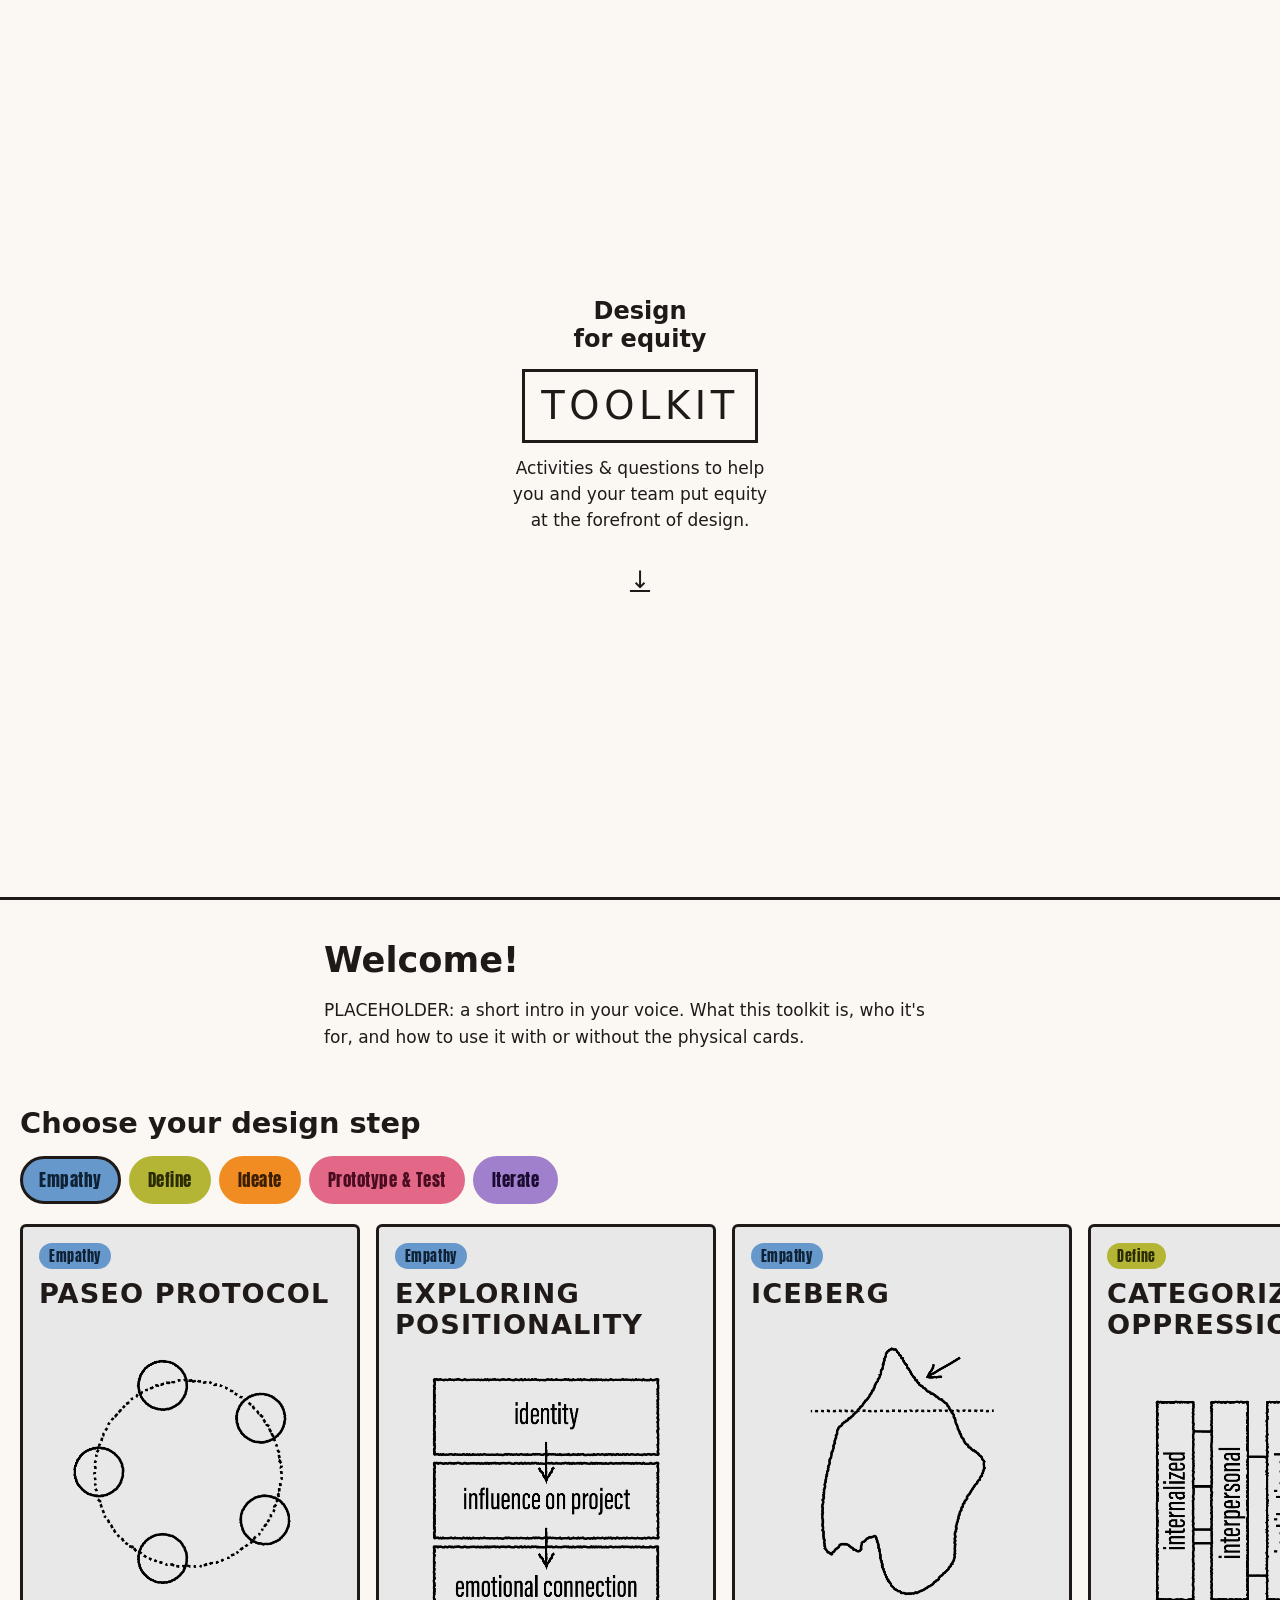
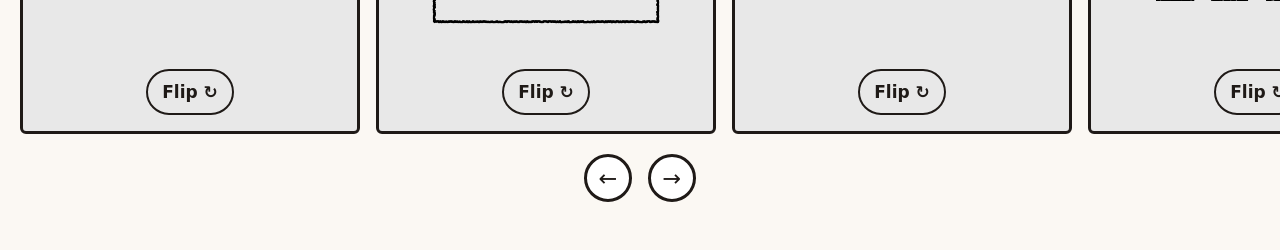
==== index.html @ b6a926ac "Add files via upload" ====
<!doctype html>
<html lang="en">
<head>
  <meta charset="utf-8">
  <meta name="viewport" content="width=device-width, initial-scale=1">
  <title>Design for Equity Toolkit</title>
  <meta name="description" content="Activities and questions to help you and your team put equity at the forefront of design.">
  <link rel="stylesheet" href="css/style.css">
</head>
<body>
  <a class="skip" href="#cards">Skip to the cards</a>

  <header class="cover">
    <h1><span class="for">Design</span><span class="for">for equity</span></h1>
    <div><span class="boxed">TOOLKIT</span></div>
    <p>Activities &amp; questions to help you and your team put equity at the forefront of design.</p>
    <a href="#welcome" aria-label="Scroll down to the welcome section">↓</a>
  </header>

  <section class="welcome" id="welcome">
    <h2>Welcome!</h2>
    <p>PLACEHOLDER: a short intro in your voice. What this toolkit is, who it's for, and how to use it with or without the physical cards.</p>
  </section>

  <main class="choose" id="cards">
    <h2>Choose your design step</h2>
    <div class="tabs" role="tablist" aria-label="Design steps" id="tabs"></div>
    <div class="row" id="row" tabindex="0" aria-label="Activity cards. Scroll sideways to browse."></div>
    <div class="nav">
      <button class="arrow" id="prev" aria-label="Previous card">←</button>
      <button class="arrow" id="next" aria-label="Next card">→</button>
    </div>
  </main>

  <script src="js/cards-data.js"></script>
  <script src="js/shared.js"></script>
  <script src="js/landing.js"></script>
</body>
</html>
---- css/style.css ----
/* ---------- Tokens: change colors/fonts here ---------- */
:root {
  --paper: #fbf8f3;
  --ink: #1f1a17;
  --card: #e8e8e8;
  --line: #1f1a17;
  /* Handwriting font slot: after Calligraphr, add the file to /fonts and
     uncomment the @font-face below, then it applies to headings. */
  --font-hand: system-ui, -apple-system, "Segoe UI", Roboto, "Helvetica Neue", Arial, sans-serif;  /* temporary sans-serif; swap for your font later */
  --font-phase: Impact, "Anton", "Haettenschweiler", "Arial Narrow Bold", sans-serif;  /* design process names */
  --font-body: system-ui, -apple-system, "Segoe UI", Roboto, sans-serif;
}
/* Fallback for devices without Impact (e.g. most Android phones): Anton, a free look-alike */
@font-face { font-family: "Anton"; src: url("../fonts/anton.woff2") format("woff2"); font-display: swap; }
/*
@font-face { font-family: "MyHand"; src: url("../fonts/myhand.woff2") format("woff2"); font-display: swap; }
*/

* { box-sizing: border-box; }
html { scroll-behavior: smooth; }
body { margin: 0; background: var(--paper); color: var(--ink); font-family: var(--font-body); font-size: 1.0625rem; line-height: 1.55; }
h1, h2, h3 { font-family: var(--font-hand); line-height: 1.15; margin: 0; }
button { font: inherit; color: inherit; cursor: pointer; }
:focus-visible { outline: 3px solid #1f1a17; outline-offset: 3px; }
.sr-only { position: absolute; width: 1px; height: 1px; overflow: hidden; clip: rect(0 0 0 0); white-space: nowrap; }
.skip { position: absolute; left: -999px; } .skip:focus { left: 8px; top: 8px; background: #fff; padding: 8px; z-index: 10; }

/* ---------- Landing: cover ---------- */
.cover { min-height: 100svh; display: grid; place-content: center; text-align: center; padding: 24px; border-bottom: 3px solid var(--line); }
.cover h1 { font-size: clamp(3rem, 16vw, 5.5rem); }
.cover .for { font-size: 1.5rem; display: block; }
.cover .boxed { display: inline-block; border: 3px solid var(--line); padding: 4px 16px; margin: 16px 0 12px; font-size: 2.4rem; letter-spacing: .12em; }
.cover p { max-width: 24ch; margin: 0 auto; }
.cover a { display: inline-block; margin-top: 28px; font-size: 1.5rem; color: inherit; }

/* ---------- Landing: welcome ---------- */
.welcome { padding: 40px 20px 24px; max-width: 42rem; margin: 0 auto; }
.welcome h2 { font-size: 2.2rem; margin-bottom: 8px; }

/* ---------- Phase tabs ---------- */
.choose { padding: 16px 0 48px; }
.choose > h2 { font-size: 1.8rem; padding: 0 20px 12px; }
.tabs { display: flex; gap: 8px; overflow-x: auto; padding: 4px 20px 12px; scrollbar-width: none; }
.tabs::-webkit-scrollbar { display: none; }
.tab { font-family: var(--font-phase); font-weight: 400; letter-spacing: .03em; font-size: 1.05rem; flex: none; border: 3px solid transparent; border-radius: 999px; padding: 8px 16px; min-height: 44px; }
.tab[aria-selected="true"] { border-color: var(--ink); }

/* ---------- Card row ---------- */
.row { display: flex; gap: 16px; overflow-x: auto; scroll-snap-type: x mandatory; padding: 8px 20px 20px; scrollbar-width: none; }
.row::-webkit-scrollbar { display: none; }
.slide { flex: none; width: min(78vw, 340px); scroll-snap-align: center; }
.card { position: relative; aspect-ratio: 2 / 3; perspective: 1200px; }
.inner { position: absolute; inset: 0; transition: transform .6s; transform-style: preserve-3d; }
.card.flipped .inner { transform: rotateY(180deg); }
.face { position: absolute; inset: 0; backface-visibility: hidden; -webkit-backface-visibility: hidden; background: var(--card); border: 3px solid var(--line); border-radius: 6px; padding: 16px; overflow-y: auto; display: flex; flex-direction: column; }
.face.back { transform: rotateY(180deg); }
.badge { align-self: flex-start; font-family: var(--font-phase); font-size: .9rem; font-weight: 400; letter-spacing: .04em; border-radius: 999px; padding: 2px 10px; margin-bottom: 8px; }
.face h3 { font-size: 1.7rem; text-transform: uppercase; letter-spacing: .04em; }
.face img { width: 100%; height: auto; margin: 12px 0; }
.front .flipbtn { margin: auto auto 0; align-self: center; }
.flipbtn { background: var(--card); border: 2px solid var(--ink); border-radius: 999px; padding: 8px 14px; font-weight: 700; min-height: 44px; align-self: flex-start; }
.question { margin: 6px 0 0; font-size: .95rem; }
.steps { padding-left: 1.3em; margin: 12px 0; font-size: .95rem; }
.steps li { margin-bottom: 8px; }
.face.back { overflow: hidden; }
.scrollbox { flex: 1; min-height: 0; overflow-y: auto; margin: 8px 0; padding-right: 4px; border-bottom: 2px solid rgba(0,0,0,.15); }
.backfoot { display: flex; align-items: center; justify-content: space-between; gap: 8px; flex: none; }
.opens { margin: 0; font-size: .95rem; }
.opens a { color: inherit; font-weight: 700; }
.nav { display: flex; justify-content: center; gap: 16px; align-items: center; }
.arrow { width: 48px; height: 48px; border-radius: 50%; border: 3px solid var(--ink); background: #fff; font-size: 1.4rem; line-height: 1; }
.arrow:disabled { opacity: .35; cursor: default; }

/* ---------- NFC / single card page ---------- */
.page { max-width: 30rem; margin: 0 auto; min-height: 100svh; display: flex; flex-direction: column; padding: 12px 12px 0; }
.phase { font-family: var(--font-phase); font-weight: 400; letter-spacing: .04em; text-align: center; font-size: 2rem; padding: 8px 0; margin-bottom: 8px; border-radius: 6px; }
.stage { display: flex; align-items: stretch; gap: 6px; flex: 1; }
.stage .arrow { align-self: flex-start; position: sticky; top: 40vh; flex: none; width: 40px; height: 40px; }
.col { flex: 1; min-width: 0; display: flex; flex-direction: column; }
.sheet { flex: 1; min-width: 0; background: var(--card); border: 3px solid var(--line); border-radius: 6px; padding: 16px; }
.sheet h1 { font-size: 1.55rem; text-transform: uppercase; letter-spacing: .03em; overflow-wrap: anywhere; }
.sheet img { width: 100%; height: auto; margin: 12px 0; }
.sheet hr { border: 0; border-top: 2px solid var(--line); margin: 12px 0; }
.sheet h2 { font-size: 1.3rem; margin: 16px 0 4px; }
.cites { border: 2px solid var(--ink); border-radius: 12px; padding: 10px 14px; font-size: .85rem; margin-top: 16px; }
.cites p { margin: 0 0 8px; }
.bar { display: flex; justify-content: center; gap: 40px; padding: 14px 0 20px; position: sticky; bottom: 0; background: var(--paper); }
.bar a, .bar button { background: none; border: 0; display: grid; justify-items: center; gap: 2px; text-decoration: none; color: inherit; font-family: var(--font-hand); font-size: 1.1rem; min-width: 64px; min-height: 52px; }
.bar .ico { font-size: 1.6rem; line-height: 1; }
.bar button[aria-pressed="true"] { text-decoration: underline; }

/* ---------- Respect reduced motion ---------- */
@media (prefers-reduced-motion: reduce) {
  html { scroll-behavior: auto; }
  .inner { transition: none; }
}

.substeps { margin: 6px 0 0; padding-left: 1.3em; }
.substeps li { margin-bottom: 4px; }
.steps a, .sheet a { color: inherit; font-weight: 700; }
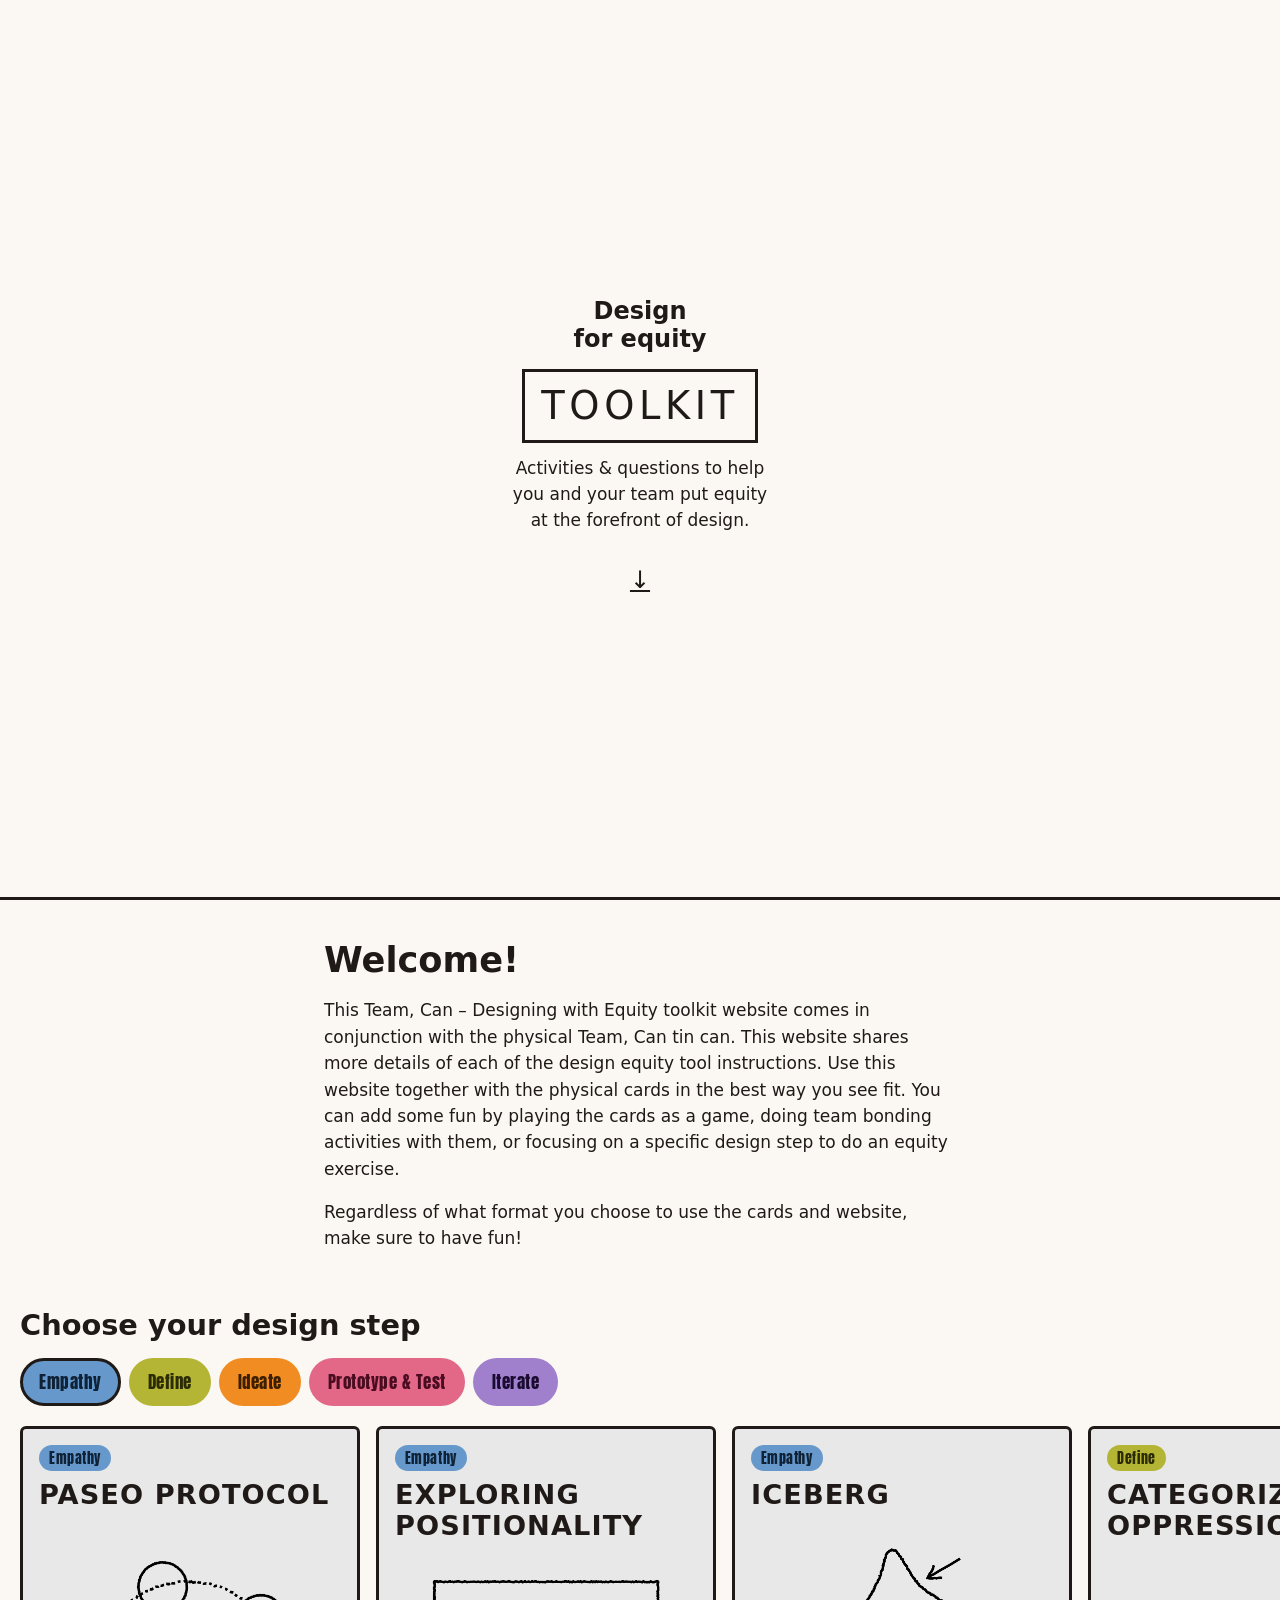
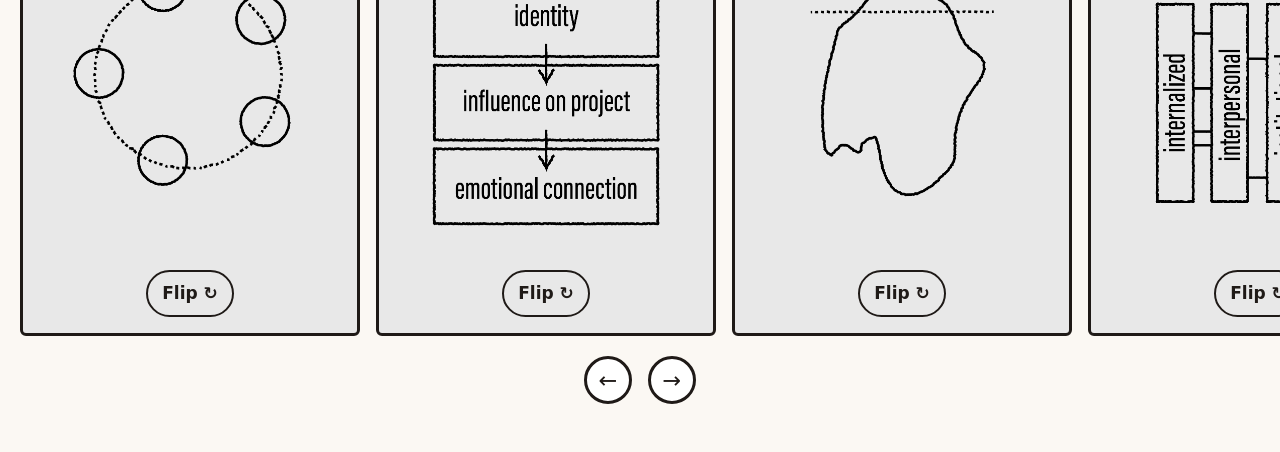
==== commit 71c53136: "Try again, new description on landing page" ====
--- a/index.html
+++ b/index.html
@@ -19,7 +19,8 @@
 
   <section class="welcome" id="welcome">
     <h2>Welcome!</h2>
-    <p>PLACEHOLDER: a short intro in your voice. What this toolkit is, who it's for, and how to use it with or without the physical cards.</p>
+    <p>This Team, Can – Designing with Equity toolkit website comes in conjunction with the physical Team, Can tin can. This website shares more details of each of the design equity tool instructions. Use this website together with the physical cards in the best way you see fit. You can add some fun by playing the cards as a game, doing team bonding activities with them, or focusing on a specific design step to do an equity exercise.</p>
+    <p>Regardless of what format you choose to use the cards and website, make sure to have fun!</p>
   </section>
 
   <main class="choose" id="cards">
